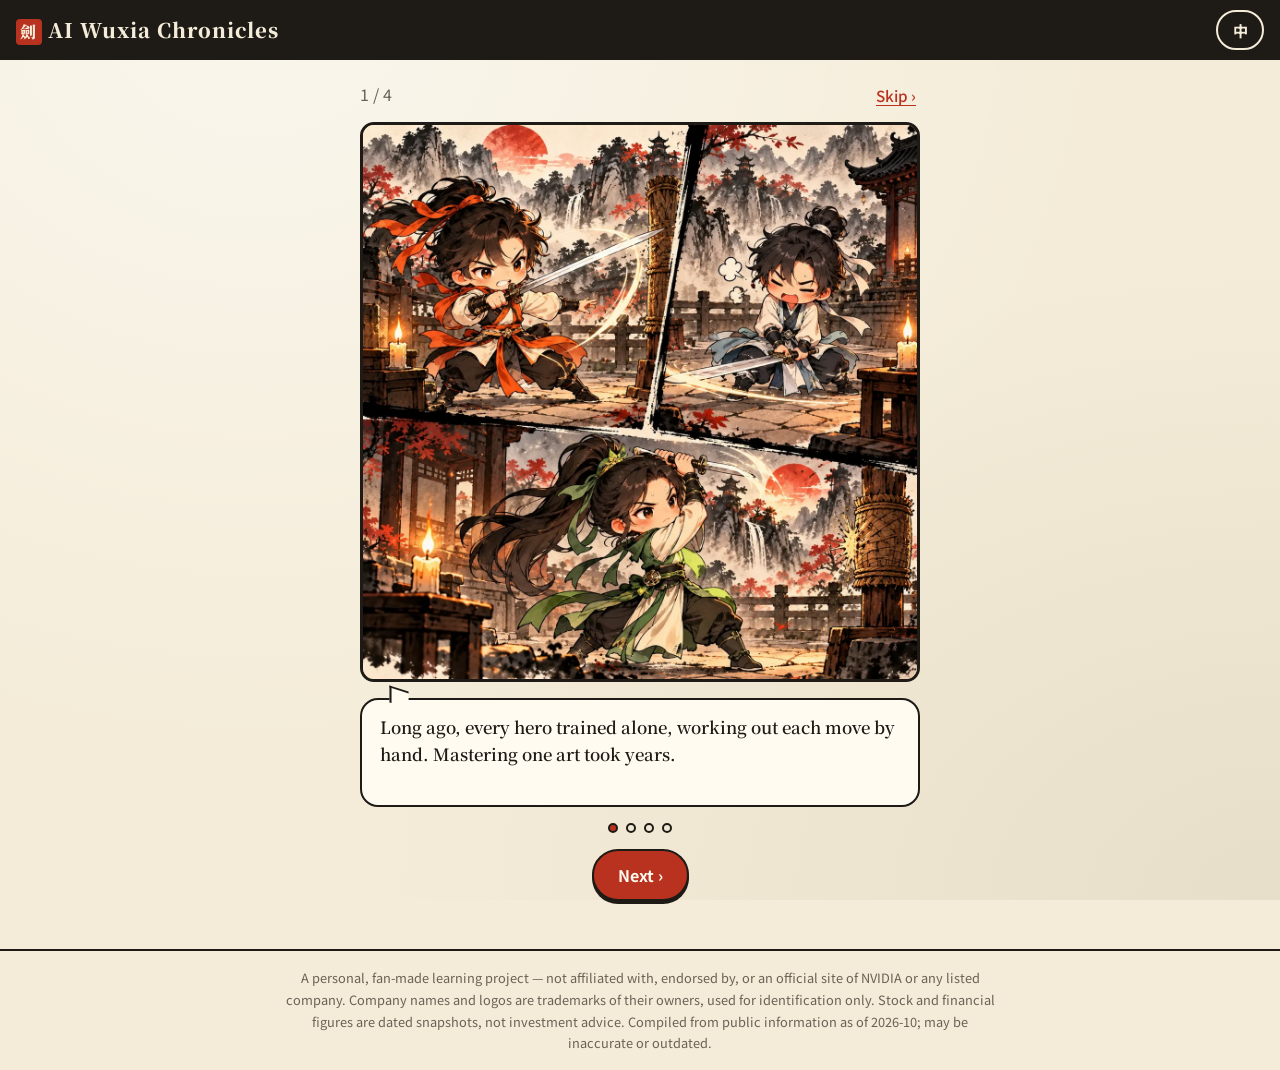
==== ai_game/en/index.html @ 1df623b8 "ai_game: move the website into ai_game/ (publish site from 9bf6e10)" ====
<!doctype html>
<html lang="en" data-lang="en">
<head>
  <meta charset="utf-8">
  <meta name="viewport" content="width=device-width, initial-scale=1">
  <title>AI Wuxia Chronicles · AI 群俠傳</title>
  <meta name="description" content="Extended from the NVIDIA GTC Berlin keynote: meet ~90 companies and industries of the AI ecosystem through wuxia comics — in plain words, with sources.">
  <!-- English edition (for LinkedIn). Share crawlers need absolute URLs. -->
  <meta property="og:type" content="website">
  <meta property="og:url" content="https://sean-lee-software-embedded.github.io/AI/ai_game/en/">
  <link rel="canonical" href="https://sean-lee-software-embedded.github.io/AI/ai_game/en/">
  <meta property="og:locale" content="en_US">
  <meta property="og:locale:alternate" content="zh_TW">
  <meta property="og:title" content="AI Wuxia Chronicles: The AI Ecosystem from NVIDIA GTC">
  <meta property="og:description" content="CSPs, AI Labs, AI Natives, Neoclouds and more — explore ~90 companies through wuxia comics and pick up real AI insights along the way.">
  <meta property="og:image" content="https://sean-lee-software-embedded.github.io/AI/ai_game/assets/og.jpg">
  <meta property="og:image:width" content="1200">
  <meta property="og:image:height" content="630">
  <meta property="og:site_name" content="AI Wuxia Chronicles">
  <meta property="og:image:type" content="image/jpeg">
  <meta name="twitter:card" content="summary_large_image">
  <meta name="twitter:image" content="https://sean-lee-software-embedded.github.io/AI/ai_game/assets/og.jpg">
  <link rel="alternate" hreflang="zh-Hant" href="https://sean-lee-software-embedded.github.io/AI/ai_game/">
  <link rel="alternate" hreflang="en" href="https://sean-lee-software-embedded.github.io/AI/ai_game/en/">
  <link rel="alternate" hreflang="x-default" href="https://sean-lee-software-embedded.github.io/AI/ai_game/">
  <meta name="theme-color" content="#F4ECD8">
  <link rel="preconnect" href="https://fonts.googleapis.com">
  <link rel="preconnect" href="https://fonts.gstatic.com" crossorigin>
  <link href="https://fonts.googleapis.com/css2?family=Noto+Sans+TC:wght@400;500;700&family=Noto+Serif+TC:wght@600;900&display=swap" rel="stylesheet">
  <link rel="stylesheet" href="../css/style.css">
  <script type="module" src="../js/main.js"></script>
</head>
<body>
  <a class="skip" href="#app" data-i18n="skip">Skip to content</a>
  <header class="topbar">
    <a class="brand" href="#/map" data-i18n="brand">AI Wuxia Chronicles</a>
    <button class="lang" id="lang-toggle" type="button" aria-label="切換語言 / Switch language">中</button>
  </header>
  <nav class="tabs" id="tabs" aria-label="Main"></nav>
  <main id="app" tabindex="-1">
    <p class="loading">⚔️ …</p>
  </main>
  <footer class="footer">
    <p data-i18n="disclaimer">A personal, fan-made learning project — not affiliated with, endorsed by, or an official site of NVIDIA or any listed company. Company names and logos are trademarks of their owners, used for identification only. Stock and financial figures are dated snapshots, not investment advice. Compiled from public information as of 2026-10; may be inaccurate or outdated.</p>
  </footer>
  <dialog id="card-dialog" class="card-dialog" aria-labelledby="card-title"></dialog>
</body>
</html>
---- ai_game/css/style.css ----
:root {
  --paper: #F4ECD8;
  --paper-2: #EADFC4;
  --card: #FFFBF1;
  --ink: #1E1A16;
  --ink-2: #4D443A;
  --muted: #6B6156;
  --vermilion: #B8321F;
  --line: #CBBE9F;
  --accent: var(--vermilion);
  --radius: 14px;
  --shadow: 0 2px 0 var(--ink), 0 6px 18px rgba(30, 26, 22, .12);
  --serif: 'Noto Serif TC', 'Songti TC', serif;
  --sans: 'Noto Sans TC', system-ui, -apple-system, 'PingFang TC', sans-serif;
  color-scheme: light;
}

*, *::before, *::after { box-sizing: border-box; }
html { -webkit-text-size-adjust: 100%; }
body {
  margin: 0;
  background: var(--paper);
  background-image:
    radial-gradient(ellipse at 20% 0%, rgba(255, 255, 255, .55), transparent 60%),
    radial-gradient(ellipse at 100% 100%, rgba(120, 100, 70, .10), transparent 50%);
  background-attachment: fixed;
  color: var(--ink);
  font: 16px/1.7 var(--sans);
  overflow-x: hidden;
}
img { max-width: 100%; display: block; }
a { color: var(--vermilion); text-underline-offset: 3px; }
h1, h2, h3 { font-family: var(--serif); line-height: 1.3; margin: .4em 0 .3em; }
h1 { font-size: 1.75rem; font-weight: 900; }
h2 { font-size: 1.25rem; }
h3 { font-size: 1rem; }
:focus-visible { outline: 3px solid var(--vermilion); outline-offset: 2px; border-radius: 6px; }

.sr-only, .skip:not(:focus) {
  position: absolute; width: 1px; height: 1px; overflow: hidden; clip: rect(0 0 0 0); white-space: nowrap;
}
.skip:focus { position: fixed; top: 8px; left: 8px; z-index: 99; background: var(--card); padding: 8px 12px; }

.muted { color: var(--muted); }
.small { font-size: .875rem; }
.center { text-align: center; }
.lead { font-size: 1.05rem; color: var(--ink-2); }
.loading { text-align: center; padding: 4rem 0; }

/* ---------- Header / nav / footer ---------- */
.topbar {
  position: sticky; top: 0; z-index: 10;
  display: flex; align-items: center; justify-content: space-between;
  padding: 10px 16px;
  background: var(--ink); color: var(--paper);
}
.brand { font: 900 1.25rem var(--serif); color: var(--paper); text-decoration: none; letter-spacing: .05em; }
.brand::before { content: '劍'; display: inline-grid; place-items: center; width: 1.6em; height: 1.6em; margin-right: .4em;
  background: var(--vermilion); color: var(--paper); border-radius: 4px; font-size: .8em; }
.lang {
  font: 700 .95rem var(--sans); min-width: 48px; min-height: 40px;
  border: 2px solid var(--paper); background: transparent; color: var(--paper); border-radius: 999px; cursor: pointer;
}
.lang:hover { background: var(--paper); color: var(--ink); }

.tabs {
  display: flex; gap: 4px; overflow-x: auto; scrollbar-width: none;
  padding: 8px 16px; background: var(--paper-2); border-bottom: 2px solid var(--ink);
}
.tabs::-webkit-scrollbar { display: none; }
.tabs a {
  flex: 0 0 auto; padding: 6px 12px; border-radius: 999px; text-decoration: none; color: var(--ink);
  font-size: .9rem; font-weight: 500; white-space: nowrap;
}
.tabs a[aria-current="page"] { background: var(--ink); color: var(--paper); }
body[data-view="intro"] .tabs { display: none; }

main { max-width: 960px; margin: 0 auto; padding: 16px 16px 48px; }
main:focus, main:focus-visible { outline: none; }
.footer { border-top: 2px solid var(--ink); padding: 16px; font-size: .8rem; color: var(--muted); text-align: center; }
.footer p { max-width: 720px; margin: 0 auto; }

/* ---------- Buttons ---------- */
.btn {
  display: inline-block; font: 700 1rem var(--sans); padding: 12px 24px; min-height: 48px;
  background: var(--vermilion); color: #FFF8EC; border: 2px solid var(--ink); border-radius: 999px;
  box-shadow: 0 3px 0 var(--ink); cursor: pointer; text-decoration: none;
}
.btn:active { transform: translateY(2px); box-shadow: 0 1px 0 var(--ink); }
.btn-text { background: none; border: 0; padding: 8px 4px; font: 500 .95rem var(--sans); color: var(--vermilion); cursor: pointer; text-decoration: underline; text-underline-offset: 3px; display: inline-block; }

/* ---------- Avatars & tags ---------- */
.avatar {
  position: relative; flex: none; display: inline-grid; place-items: center; overflow: hidden;
  border-radius: 50%; border: 3px solid var(--ink); background: var(--accent);
  box-shadow: inset 0 0 0 3px var(--card);
}
.avatar img { position: absolute; inset: 0; width: 100%; height: 100%; object-fit: cover; }
.avatar.has-img .seal { visibility: hidden; }
.seal { font: 900 1em var(--serif); color: #FFF8EC; text-shadow: 0 1px 0 rgba(0, 0, 0, .35); }
.avatar-sm { width: 56px; height: 56px; font-size: 1.1rem; }
.avatar-md { width: 80px; height: 80px; font-size: 1.5rem; }
.avatar-lg { width: 112px; height: 112px; font-size: 2rem; }

.tags { display: flex; flex-wrap: wrap; gap: 6px; margin: 6px 0; }
.tag {
  display: inline-block; font-size: .8rem; font-weight: 700; padding: 2px 10px; border-radius: 999px;
  border: 2px solid var(--accent); color: var(--ink); background: color-mix(in srgb, var(--accent) 14%, var(--card));
  text-decoration: none;
}
.tag-plain { border-color: var(--line); background: var(--card); font-weight: 500; }
.badge-unverified {
  display: inline-block; font-size: .8rem; font-weight: 700; padding: 2px 10px; border-radius: 4px;
  background: #FFF0C2; color: #6A4A00; border: 1px dashed #A07A10;
}
.badge-unverified.mini { font-size: .7rem; padding: 0 6px; margin-left: 6px; }

/* ---------- Comic bits ---------- */
.bubble {
  position: relative; margin: 16px 0; padding: 14px 18px;
  background: var(--card); border: 2px solid var(--ink); border-radius: 18px;
  font: 600 1.05rem/1.6 var(--serif);
}
.bubble::after {
  content: ''; position: absolute; left: 28px; top: -12px; width: 18px; height: 18px;
  background: var(--card); border-left: 2px solid var(--ink); border-top: 2px solid var(--ink);
  transform: skewX(20deg) rotate(20deg);
}
.pending { background: #FFF6DA; border-left: 4px solid #C09020; padding: 10px 14px; border-radius: 6px; }

.scene {
  position: relative; aspect-ratio: 16 / 7; margin: 8px 0 12px; overflow: hidden;
  border: 3px solid var(--ink); border-radius: var(--radius);
  background:
    radial-gradient(ellipse at 30% 110%, color-mix(in srgb, var(--accent) 45%, transparent), transparent 60%),
    linear-gradient(170deg, var(--paper) 0%, color-mix(in srgb, var(--accent) 22%, var(--paper)) 100%);
}
.scene::before { /* ink mountains, shown until real art exists */
  content: ''; position: absolute; inset: auto 0 0 0; height: 70%;
  background: color-mix(in srgb, var(--ink) 18%, transparent);
  clip-path: polygon(0 100%, 0 60%, 12% 30%, 22% 55%, 38% 10%, 52% 50%, 64% 28%, 78% 60%, 90% 35%, 100% 55%, 100% 100%);
}
.scene img { position: relative; width: 100%; height: 100%; object-fit: cover; }

/* ---------- Intro ---------- */
.intro { max-width: 560px; margin: 0 auto; text-align: center; }
.intro-top { display: flex; justify-content: space-between; align-items: center; }
.panel { margin: 0; }
.panel .scene { aspect-ratio: 1; }
.panel .bubble { text-align: left; min-height: 6.5em; }
.dots { display: flex; justify-content: center; gap: 8px; margin: 12px 0 16px; }
.dots span { width: 10px; height: 10px; border-radius: 50%; border: 2px solid var(--ink); }
.dots .on { background: var(--vermilion); }

/* ---------- Map ---------- */
.map {
  position: relative; aspect-ratio: 1; max-width: 640px; margin: 8px auto 20px;
  border: 3px solid var(--ink); border-radius: 24px; overflow: hidden;
  background:
    radial-gradient(circle at 50% 50%, rgba(118, 185, 0, .22), transparent 30%),
    radial-gradient(ellipse at 50% 120%, rgba(30, 26, 22, .18), transparent 60%),
    var(--paper-2);
}
.map-bg { position: absolute; inset: 0; width: 100%; height: 100%; object-fit: cover; }
.map-lines { position: absolute; inset: 0; width: 100%; height: 100%; }
.map-lines line { stroke: var(--ink); stroke-width: .5; stroke-dasharray: 1.5 1.5; opacity: .45; vector-effect: non-scaling-stroke; }
.map-node {
  position: absolute; transform: translate(-50%, -50%);
  display: flex; flex-direction: column; align-items: center; gap: 2px;
  min-width: 76px; padding: 6px 10px; text-align: center; text-decoration: none; color: var(--ink);
  background: var(--card); border: 2px solid var(--ink); border-radius: 12px;
  box-shadow: 0 3px 0 var(--accent);
  transition: transform .15s;
}
.map-node:hover { transform: translate(-50%, -54%); }
.map-name { font: 700 .82rem/1.25 var(--serif); }
.map-count { font-size: .72rem; font-weight: 700; color: var(--ink); background: color-mix(in srgb, var(--accent) 30%, #FFF); border: 1px solid var(--accent); border-radius: 999px; padding: 0 8px; }
.map-leader { padding: 10px 14px; border-width: 3px; box-shadow: 0 4px 0 var(--accent), 0 0 0 6px rgba(118, 185, 0, .25); }
.map-leader .map-name { font-size: 1rem; }
.map-leader .map-count { color: var(--ink); }
.map-node { max-width: 34%; }
.map-name { overflow-wrap: anywhere; }
@media (max-width: 400px) {
  .map-node { min-width: 0; padding: 4px 6px; }
  .map-name { font-size: .72rem; }
  .map-count { font-size: .66rem; }
}

.faction-list { list-style: none; padding: 0; margin: 0 0 16px; display: grid; gap: 8px; }
.faction-row {
  display: grid; grid-template-columns: 12px 1fr 72px auto; align-items: center; gap: 10px;
  padding: 10px 12px; background: var(--card); color: var(--ink); text-decoration: none;
  border: 2px solid var(--ink); border-radius: 12px;
}
.swatch { width: 12px; height: 32px; border-radius: 4px; background: var(--accent); }
.row-text { display: flex; flex-direction: column; min-width: 0; }
.row-text .small { overflow: hidden; text-overflow: ellipsis; white-space: nowrap; }
.meter { height: 8px; border-radius: 999px; background: var(--paper-2); overflow: hidden; border: 1px solid var(--line); }
.meter > span { display: block; height: 100%; background: var(--accent); }
.meter.big { height: 14px; margin: 10px 0; --accent: var(--vermilion); }

/* ---------- Faction page ---------- */
.count { font: 700 .9rem var(--sans); color: var(--ink); background: color-mix(in srgb, var(--accent) 30%, #FFF); border: 1px solid var(--accent); padding: 2px 10px; border-radius: 999px; vertical-align: middle; }
.controls { display: grid; grid-template-columns: 1fr 1fr; gap: 8px; margin: 16px 0; }
.controls input { grid-column: 1 / -1; }
input[type="search"], select {
  width: 100%; min-height: 44px; font: 1rem var(--sans); color: var(--ink);
  padding: 8px 12px; border: 2px solid var(--ink); border-radius: 10px; background: var(--card);
}
@media (min-width: 720px) { .controls { grid-template-columns: 2fr 1fr 1fr; } .controls input { grid-column: auto; } }

.tiles { list-style: none; padding: 0; margin: 0; display: grid; gap: 10px; grid-template-columns: 1fr; }
@media (min-width: 560px) { .tiles { grid-template-columns: 1fr 1fr; } }
@media (min-width: 880px) { .tiles { grid-template-columns: 1fr 1fr 1fr; } }
.tile {
  position: relative; width: 100%; display: flex; align-items: center; gap: 12px; text-align: left;
  padding: 10px 12px; font: inherit; color: var(--ink); cursor: pointer;
  background: var(--card); border: 2px solid var(--ink); border-radius: 12px; box-shadow: 0 3px 0 var(--accent);
}
.tile:hover { transform: translateY(-1px); }
.tile-text { display: flex; flex-direction: column; min-width: 0; line-height: 1.4; }
.tile-text strong { font-family: var(--serif); }
.tile-meta { font-size: .75rem; }
.seen-mark { position: absolute; top: 6px; right: 8px; font-weight: 900; color: var(--accent); }

/* ---------- Hero card dialog ---------- */
.card-dialog {
  width: min(640px, calc(100vw - 32px)); max-height: calc(100dvh - 32px); padding: 0;
  border: 3px solid var(--ink); border-radius: 18px; background: var(--card); color: var(--ink);
  box-shadow: 0 8px 0 var(--ink);
}
.card-dialog::backdrop { background: rgba(30, 26, 22, .55); }
.card { position: relative; padding: 20px 18px 16px; border-top: 10px solid var(--accent); }
.dlg-close {
  position: absolute; top: 8px; right: 8px; width: 44px; height: 44px; border-radius: 50%;
  border: 2px solid var(--ink); background: var(--paper); font-size: 1.1rem; cursor: pointer; color: var(--ink);
}
.card-head { display: flex; gap: 14px; align-items: center; padding-right: 40px; }
.card-id h2 { margin: 0; font-size: 1.4rem; }
.nick { margin: 0; font-family: var(--serif); color: var(--ink-2); }
@media (max-width: 420px) { .card-head { flex-direction: column; align-items: flex-start; } }
.card-sec { border-top: 1px dashed var(--line); padding-top: 4px; margin-top: 10px; }
.card-sec p { margin: .3em 0; }
.links, .sources, .examples { padding-left: 1.2em; margin: .3em 0; }
.links li, .sources li, .examples li { margin: .3em 0; overflow-wrap: anywhere; }
.toast-inline { margin: 10px 0 0; font-weight: 700; color: #2F6B00; }
.asof { margin-top: 14px; text-align: right; }

/* ---------- Book ---------- */
.rank-card {
  text-align: center; padding: 16px; margin: 12px 0 20px;
  background: var(--card); border: 3px solid var(--ink); border-radius: var(--radius); box-shadow: var(--shadow);
}
.rank { font: 900 1.6rem var(--serif); margin: 0; }
.book-group { margin: 18px 0; }

/* ---------- Quiz ---------- */
.center-block { text-align: center; max-width: 560px; margin: 0 auto; }
.center-block .tiles { text-align: left; margin-bottom: 20px; }
.quiz { max-width: 600px; margin: 0 auto; }
.question { font-size: 1.2rem; }
.choices { list-style: none; padding: 0; display: grid; gap: 10px; }
.choice {
  width: 100%; text-align: left; font: 500 1rem var(--sans); padding: 12px 16px; min-height: 48px; cursor: pointer;
  color: var(--ink); background: var(--card); border: 2px solid var(--ink); border-radius: 12px;
}
.choice:disabled { cursor: default; opacity: 1; color: var(--ink); }
.choice.right { background: #E2F2C9; border-color: #3E7A00; }
.choice.right::before { content: '✓ '; font-weight: 900; color: #3E7A00; }
.choice.wrong { background: #F8DCD5; border-color: var(--vermilion); }
.explain { background: var(--card); border-left: 4px solid var(--vermilion); padding: 12px 14px; border-radius: 8px; margin: 12px 0; outline: none; }
.explain p { margin: .4em 0 0; }

/* ---------- Glossary ---------- */
.dict { margin: 16px 0; }
.dict dt { margin-top: 14px; display: flex; flex-wrap: wrap; align-items: baseline; gap: 4px 10px; }
.term { font: 900 1.1rem var(--serif); }
.real { font-size: .85rem; font-weight: 700; padding: 0 8px; border-radius: 4px; background: var(--ink); color: var(--paper); }
.dict dd { margin: 4px 0 0; padding-bottom: 10px; border-bottom: 1px dashed var(--line); color: var(--ink-2); }

/* ---------- Blade Road ---------- */
.legend { display: flex; flex-wrap: wrap; gap: 16px; margin: 8px 0 16px; font-size: .9rem; }
.legend-item { display: inline-flex; align-items: center; gap: 6px; }
.legend .dot { position: static; animation: none; }
.road { display: flex; flex-direction: column; align-items: stretch; }
.stage {
  position: relative; padding: 12px 14px 10px 52px; background: var(--card);
  border: 2px solid var(--ink); border-radius: 12px; box-shadow: 0 3px 0 var(--accent);
  display: flex; flex-direction: column;
}
.stage strong { font-family: var(--serif); font-size: 1.05rem; }
.step {
  position: absolute; left: 12px; top: 12px; width: 28px; height: 28px; display: grid; place-items: center;
  border-radius: 50%; background: var(--accent); color: #FFF; font-weight: 900;
}
.pipe { position: relative; height: 44px; margin: 0 auto; width: 4px; background: repeating-linear-gradient(to bottom, var(--ink) 0 6px, transparent 6px 10px); }
.dot { position: absolute; left: 50%; width: 12px; height: 12px; border-radius: 50%; border: 2px solid var(--ink); transform: translateX(-50%); display: inline-block; }
.dot.power { background: #76B900; animation: down 1.6s linear infinite; }
.dot.money { background: #E3B23C; animation: up 1.6s linear infinite; }
@keyframes down { from { top: -6px; } to { top: calc(100% - 6px); } }
@keyframes up { from { top: calc(100% - 6px); } to { top: -6px; } }
.road.paused .dot { animation-play-state: paused; }
.guard { margin: 18px 0 8px; padding: 12px 14px; border: 2px dashed var(--accent); border-radius: 12px; background: var(--card); }

@media (min-width: 880px) {
  .road { flex-direction: row; align-items: stretch; }
  .stage { flex: 1 1 0; padding: 48px 12px 12px; }
  .step { left: 12px; top: 12px; }
  .pipe { width: 40px; height: 4px; margin: auto 0; flex: none;
    background: repeating-linear-gradient(to right, var(--ink) 0 6px, transparent 6px 10px); }
  .pipe .dot { top: 50%; transform: translateY(-50%); }
  .dot.power { animation-name: right; }
  .dot.money { animation-name: left; }
  @keyframes right { from { left: -6px; } to { left: calc(100% - 6px); } }
  @keyframes left { from { left: calc(100% - 6px); } to { left: -6px; } }
}

@media (prefers-reduced-motion: reduce) {
  * { transition: none !important; }
}

/* ---------- Card: profile & AI insight ---------- */
.card-lead { font-size: 1.05rem; font-weight: 500; margin: 14px 0 4px; }
.profile { display: grid; grid-template-columns: auto 1fr; gap: 4px 12px; margin: 6px 0; }
.profile dt { font-weight: 700; color: var(--muted); font-size: .875rem; white-space: nowrap; padding-top: 2px; }
.profile dd { margin: 0; }
@media (max-width: 420px) { .profile { grid-template-columns: 1fr; gap: 0; } .profile dd { margin-bottom: 6px; } }
.learn {
  margin: 14px 0; padding: 12px 14px; border-radius: 12px;
  background: #EEF6E0; border: 2px solid #5E8F12;
}
.learn h3 { margin: 0 0 4px; font-size: 1.1rem; }
.learn p { margin: .3em 0; }
.learn-kicker { font-weight: 900; color: #3E6A00; font-size: .85rem; letter-spacing: .05em; }
.learn-terms { display: flex; flex-wrap: wrap; gap: 6px; align-items: center; }
.dict dt.focus { background: #FFF0C2; border-radius: 6px; padding: 2px 6px; }

/* ---------- Card: insights, market, investments ---------- */
.insights { padding-left: 1.3em; margin: .3em 0; }
.insights li { margin: .6em 0; }
.insights p { margin: .2em 0 0; }
.invest { list-style: none; padding: 0; margin: .3em 0; display: grid; gap: 8px; }
.invest li { border: 1px solid var(--line); border-radius: 10px; padding: 8px 12px; background: var(--paper); }
.invest p { margin: .2em 0; }
.invest-head { display: flex; flex-wrap: wrap; align-items: center; gap: 6px 10px; }
.disclaimer { border-top: 1px dashed var(--line); padding-top: 6px; }

/* ---------- GTC keynote slide ---------- */
.kicker { margin: 0; font-size: .8rem; font-weight: 700; letter-spacing: .08em; color: #3E6A00; text-transform: uppercase; }
.h1-sub { font: 600 1rem var(--sans); color: var(--muted); }
.map-sub { font-size: .68rem; color: var(--muted); line-height: 1.1; }
.slide {
  position: relative; margin: 10px 0 14px; padding: 18px 18px 16px; overflow: hidden;
  background: #0B0B0B; color: #F2F2F2; border-radius: 12px; border: 1px solid #222;
  box-shadow: 0 6px 24px rgba(0, 0, 0, .25);
}
.slide::before { content: ''; position: absolute; left: 0; top: 0; bottom: 0; width: 6px; background: #76B900; }
.slide-bg { position: absolute; inset: 0; width: 100%; height: 100%; object-fit: cover; opacity: .18; }
.slide-head { position: relative; display: flex; flex-direction: column; gap: 4px; margin-bottom: 14px; }
.slide-kicker { font-size: .72rem; letter-spacing: .1em; text-transform: uppercase; color: #76B900; font-weight: 700; }
.slide-title { font: 700 clamp(1.3rem, 5vw, 2rem)/1.2 var(--sans); color: #FFF; }
.slide-label { font-size: .9rem; color: #BBB; }
.slide-wall { position: relative; list-style: none; padding: 0; margin: 0; display: grid; gap: 6px;
  grid-template-columns: repeat(auto-fill, minmax(120px, 1fr)); }
.slide-wall a {
  display: flex; align-items: center; justify-content: center; text-align: center; min-height: 40px; padding: 6px 8px;
  border: 1px solid #333; border-radius: 6px; background: rgba(255, 255, 255, .04);
  color: #EDEDED; text-decoration: none; font: 600 .85rem/1.2 var(--sans);
}
.slide-wall a:hover, .slide-wall a:focus-visible { border-color: #76B900; color: #FFF; }

/* ---------- Logos ---------- */
.avatar.logo { border-radius: 14px; }
.avatar.logo.has-img { background: #FFF; box-shadow: none; }
.avatar.logo.has-img img { object-fit: contain; padding: 8%; }
/* Wordmark logos need a landscape frame to stay legible. */
.avatar.logo.has-img.avatar-sm { width: 88px; height: 52px; border-radius: 10px; }
.avatar.logo.has-img.avatar-lg { width: 176px; height: 88px; border-radius: 14px; }
.card-art { margin: -4px 0 12px; border-radius: 12px; overflow: hidden; border: 2px solid var(--ink); aspect-ratio: 16 / 9; background: var(--paper-2); }
.card-art img { width: 100%; height: 100%; object-fit: cover; object-position: center 30%; }
.slide-wall a { flex-direction: column; gap: 4px; }
.wall-logo { display: block; width: 100%; height: 34px; object-fit: contain; background: #FFF; border-radius: 4px; padding: 4px 6px; }
.slide-wall a.has-logo span { font-size: .72rem; font-weight: 500; color: #BBB; }
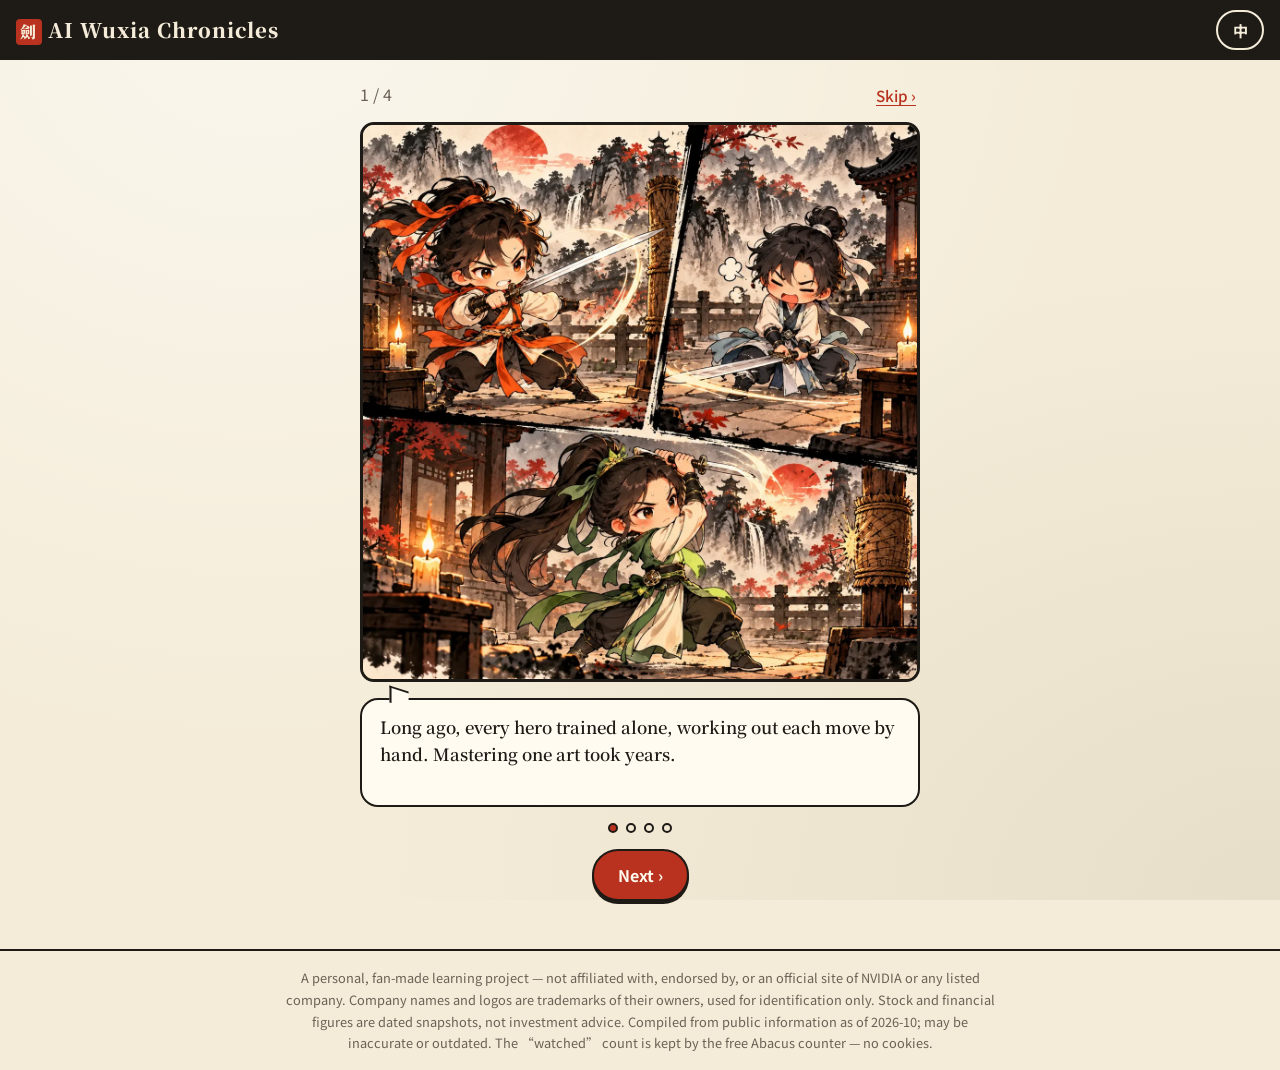
==== commit 529f7589: "ai_game: publish site from 613fd89" ====
--- a/ai_game/en/index.html
+++ b/ai_game/en/index.html
@@ -41,7 +41,7 @@
     <p class="loading">⚔️ …</p>
   </main>
   <footer class="footer">
-    <p data-i18n="disclaimer">A personal, fan-made learning project — not affiliated with, endorsed by, or an official site of NVIDIA or any listed company. Company names and logos are trademarks of their owners, used for identification only. Stock and financial figures are dated snapshots, not investment advice. Compiled from public information as of 2026-10; may be inaccurate or outdated.</p>
+    <p data-i18n="disclaimer">A personal, fan-made learning project — not affiliated with, endorsed by, or an official site of NVIDIA or any listed company. Company names and logos are trademarks of their owners, used for identification only. Stock and financial figures are dated snapshots, not investment advice. Compiled from public information as of 2026-10; may be inaccurate or outdated. The “watched” count is kept by the free Abacus counter — no cookies.</p>
   </footer>
   <dialog id="card-dialog" class="card-dialog" aria-labelledby="card-title"></dialog>
 </body>
--- a/ai_game/css/style.css
+++ b/ai_game/css/style.css
@@ -381,3 +381,50 @@
 .slide-wall a { flex-direction: column; gap: 4px; }
 .wall-logo { display: block; width: 100%; height: 34px; object-fit: contain; background: #FFF; border-radius: 4px; padding: 4px 6px; }
 .slide-wall a.has-logo span { font-size: .72rem; font-weight: 500; color: #BBB; }
+
+/* ---------- Easter egg: the Grandmaster and the robot ducks ---------- */
+.duck-hero {
+  display: flex; gap: 12px; align-items: center; margin: 4px 0 16px; padding: 12px;
+  background: var(--ink); color: var(--paper); text-decoration: none;
+  border: 2px solid #76B900; border-radius: var(--radius);
+  box-shadow: 0 0 0 3px var(--paper), 0 0 0 5px #76B900;
+}
+.duck-hero:hover .duck-cta, .duck-hero:focus-visible .duck-cta { background: #8FD400; }
+.duck-hero-art { flex: none; width: 92px; height: 92px; border-radius: 10px; object-fit: cover; background: var(--paper); color: var(--ink); }
+.duck-emoji { display: grid; place-items: center; white-space: pre; text-align: center; font-size: 1.5rem; line-height: 1.25; }
+.duck-hero-text { display: flex; flex-direction: column; gap: 2px; min-width: 0; }
+.duck-kicker { font-size: .78rem; font-weight: 900; letter-spacing: .06em; color: #76B900; }
+article .duck-kicker { color: #3E6A00; margin: 0; }
+.duck-hero-title { font: 900 1.15rem/1.35 var(--serif); }
+.duck-hero-teaser { font-size: .88rem; color: #E8DFC9; }
+.duck-cta { align-self: flex-start; margin-top: 4px; padding: 2px 10px; border-radius: 8px; background: #76B900; color: #111; font-weight: 700; font-size: .85rem; }
+@media (max-width: 400px) { .duck-hero-art { width: 72px; height: 72px; font-size: 1.15rem; } }
+
+.duck { max-width: 720px; margin: 0 auto; }
+.duck-panels { list-style: none; padding: 0; margin: 12px 0; display: grid; grid-template-columns: 1fr 1fr; gap: 10px; }
+@media (max-width: 420px) { .duck-panels { grid-template-columns: 1fr; } }
+.duck-panel { position: relative; background: var(--card); border: 2px solid var(--ink); border-radius: 12px; padding: 8px 10px 10px; box-shadow: var(--shadow); }
+.duck-panel-art { display: block; width: 100%; aspect-ratio: 1; border-radius: 8px; object-fit: cover; background: var(--paper-2); }
+.duck-panel-art.duck-emoji { /* stage-lit stand-in until the comic art exists */
+  display: grid; place-items: center; aspect-ratio: 16 / 9; padding: 0 12px; white-space: normal;
+  font-size: 2.2rem; line-height: 1.3; letter-spacing: .05em;
+  background: radial-gradient(ellipse at 50% 120%, rgba(118, 185, 0, .55), transparent 65%), linear-gradient(#2A2622, var(--ink));
+}
+.duck-lessons { list-style: none; padding: 0; margin: 8px 0 16px; counter-reset: lesson; }
+.duck-lessons > li { counter-increment: lesson; }
+.duck-lessons summary { cursor: pointer; font: 900 1.05rem/1.4 var(--serif); padding: 2px 0; }
+.duck-lessons summary::before { content: counter(lesson) '. '; color: var(--vermilion); }
+.duck-lessons details[open] summary { margin-bottom: 4px; }
+.duck-num { position: absolute; top: 4px; left: 4px; width: 1.6em; height: 1.6em; display: grid; place-items: center; border-radius: 50%; background: var(--vermilion); color: var(--paper); font-weight: 900; font-size: .85rem; }
+.duck-caption { margin: 8px 0 2px; font-weight: 700; }
+.duck-quote { margin: 0; font-style: italic; color: var(--ink-2); font-size: .9rem; }
+.duck-videos { list-style: none; padding: 0; margin: 8px 0 20px; display: grid; gap: 12px; }
+@media (min-width: 640px) { .duck-videos { grid-template-columns: 1fr 1fr; } }
+.duck-video { display: flex; flex-direction: column; background: var(--card); border: 2px solid var(--ink); border-radius: 12px; padding: 12px 14px; box-shadow: var(--shadow); }
+.duck-video h3 { margin: 2px 0 4px; font-size: 1.1rem; }
+.duck-video p { margin: 0 0 10px; }
+.duck-video .btn { margin-top: auto; align-self: flex-start; padding: 8px 18px; min-height: 44px; }
+.duck-video-meta { font-size: .78rem; font-weight: 700; letter-spacing: .04em; color: #3E6A00; }
+.duck .learn { margin: 10px 0; }
+.duck-clip { display: block; width: 100%; aspect-ratio: 16 / 9; margin-bottom: 10px; border-radius: 8px; background: var(--ink); object-fit: contain; }
+.duck-watched { display: inline-block; margin-left: 6px; padding: 0 8px; border-radius: 999px; background: #FFF3B0; color: var(--ink); font-weight: 700; letter-spacing: 0; }
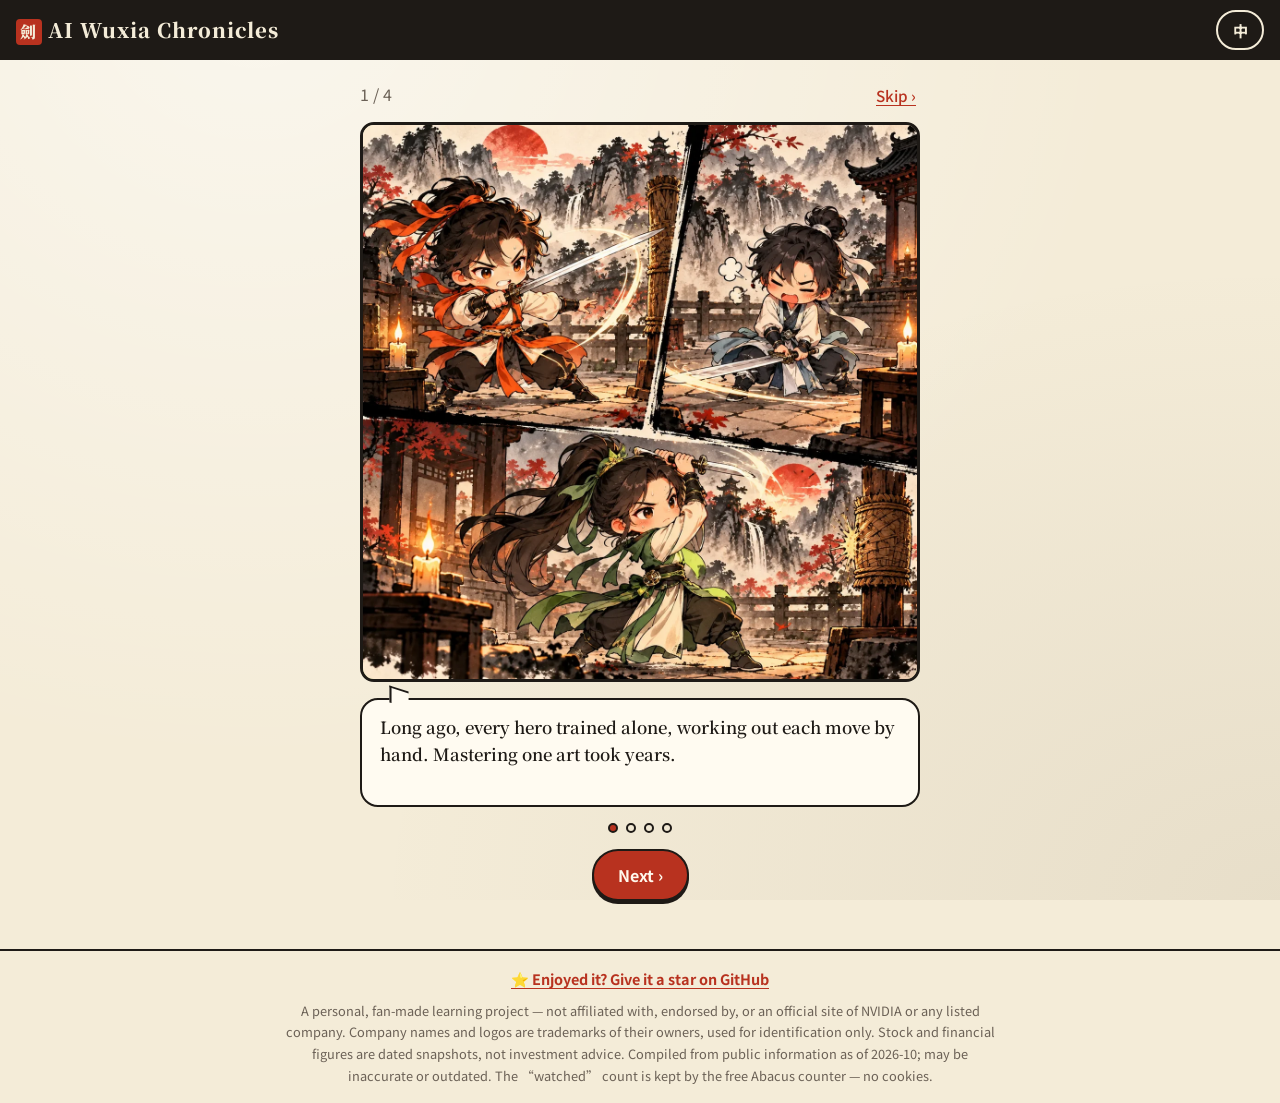
==== commit 5d200dcd: "ai_game: publish site from f171eff" ====
--- a/ai_game/en/index.html
+++ b/ai_game/en/index.html
@@ -41,6 +41,7 @@
     <p class="loading">⚔️ …</p>
   </main>
   <footer class="footer">
+    <p class="star-line"><a class="star-link" href="https://github.com/sean-lee-software-embedded/AI" target="_blank" rel="noopener noreferrer" data-i18n="starCta">⭐ Enjoyed it? Give it a star on GitHub</a></p>
     <p data-i18n="disclaimer">A personal, fan-made learning project — not affiliated with, endorsed by, or an official site of NVIDIA or any listed company. Company names and logos are trademarks of their owners, used for identification only. Stock and financial figures are dated snapshots, not investment advice. Compiled from public information as of 2026-10; may be inaccurate or outdated. The “watched” count is kept by the free Abacus counter — no cookies.</p>
   </footer>
   <dialog id="card-dialog" class="card-dialog" aria-labelledby="card-title"></dialog>
--- a/ai_game/css/style.css
+++ b/ai_game/css/style.css
@@ -428,3 +428,8 @@
 .duck .learn { margin: 10px 0; }
 .duck-clip { display: block; width: 100%; aspect-ratio: 16 / 9; margin-bottom: 10px; border-radius: 8px; background: var(--ink); object-fit: contain; }
 .duck-watched { display: inline-block; margin-left: 6px; padding: 0 8px; border-radius: 999px; background: #FFF3B0; color: var(--ink); font-weight: 700; letter-spacing: 0; }
+.star-line { margin-bottom: 8px !important; }
+.star-link { font-weight: 700; font-size: .9rem; }
+.star-box { margin: 20px 0 12px; padding: 16px; text-align: center; border: 2px dashed #C09020; border-radius: var(--radius); background: #FFF6DA; }
+.star-box p { margin: 8px 0 0; }
+.star-btn { background: #F2B705; color: var(--ink); }
